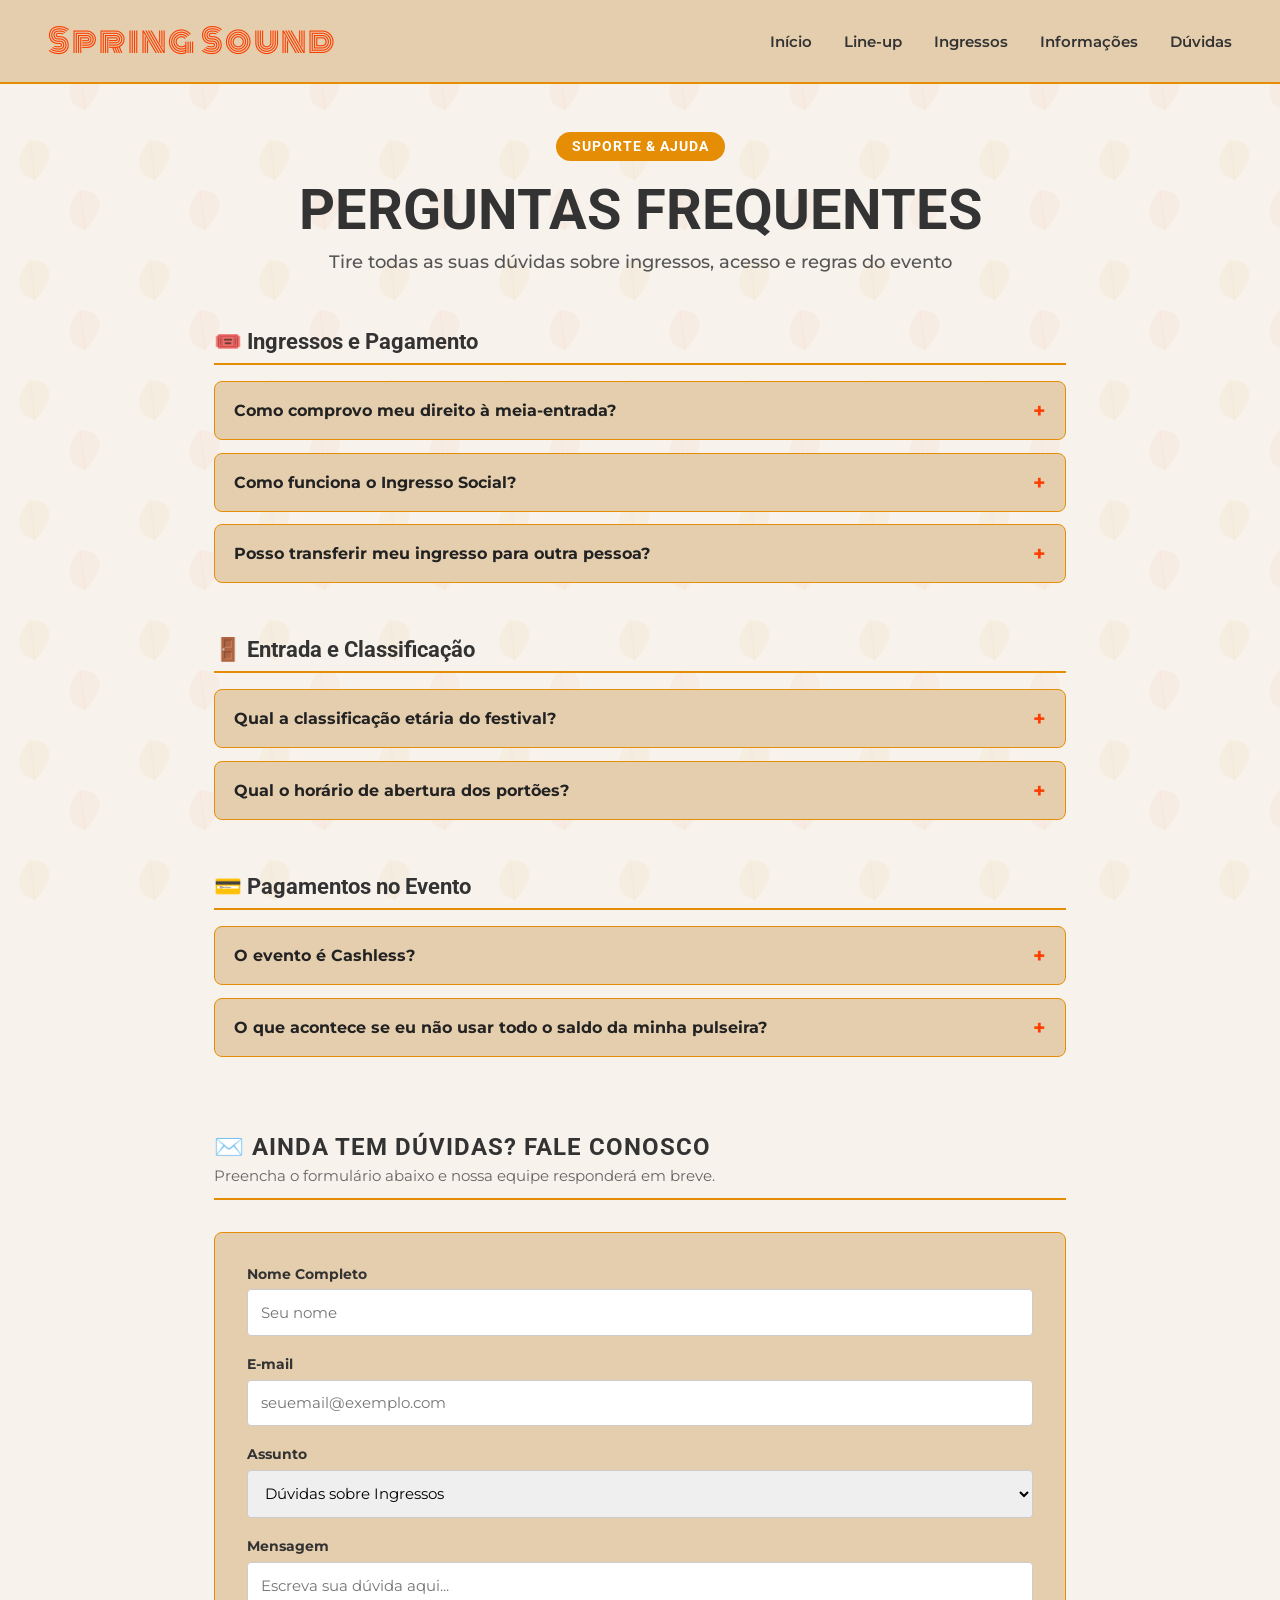
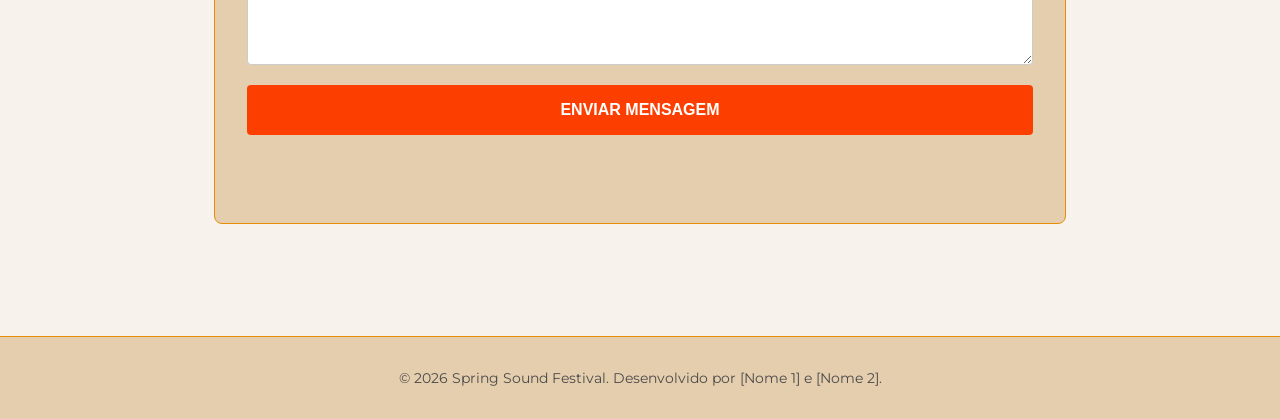
==== faq.html @ a8f9daac "primeiro commit" ====
<!DOCTYPE html>
<html lang="pt-BR">
<head>
    <meta charset="UTF-8">
    <meta name="viewport" content="width=device-width, initial-scale=1.0">
    <title>Spring Sound Festival - Dúvidas</title>
    
    <link rel="preconnect" href="https://fonts.googleapis.com">
    <link rel="preconnect" href="https://fonts.gstatic.com" crossorigin>
    <link href="https://fonts.googleapis.com/css2?family=Monoton&family=Montserrat:ital,wght@0,100..900;1,100..900&family=Roboto:ital,wght@0,100..900;1,100..900&display=swap" rel="stylesheet">
    
    <link rel="stylesheet" href="style.css">
</head>
<body>

    <header>
        <div class="logo">
            <h1>Spring Sound</h1>
        </div>
        <nav>
            <ul>
                <li><a href="index.html">Início</a></li>
                <li><a href="lineup.html">Line-up</a></li>
                <li><a href="ingressos.html">Ingressos</a></li>
                <li><a href="informacoes.html">Informações</a></li>
                <li><a href="faq.html">Dúvidas</a></li>
            </ul>
        </nav>
    </header>

    <main class="main-faq">
        <section class="faq-banner">
            <span class="batch-badge">SUPORTE & AJUDA</span>
            <h2>PERGUNTAS FREQUENTES</h2>
            <p>Tire todas as suas dúvidas sobre ingressos, acesso e regras do evento</p>
        </section>

        <section class="faq-container">
            <div class="faq-category">
                <h3>🎟️ Ingressos e Pagamento</h3>
                
                <details class="faq-item">
                    <summary>Como comprovo meu direito à meia-entrada?</summary>
                    <p>A comprovação é feita na entrada do evento mediante apresentação da Carteira de Identificação Estudantil (CIE) válida, ID Jovem, ou documento oficial com foto que comprove o benefício (para PCDs e professores da rede pública).</p>
                </details>

                <details class="faq-item">
                    <summary>Como funciona o Ingresso Social?</summary>
                    <p>O Ingresso Social dá desconto mediante a doação de 1kg de alimento não perecível na entrada do festival. Os alimentos serão arrecadados na catraca e destinados a ONGs parceiras.</p>
                </details>

                <details class="faq-item">
                    <summary>Posso transferir meu ingresso para outra pessoa?</summary>
                    <p>Sim! A transferência de titularidade pode ser feita diretamente pelo aplicativo do festival até 48 horas antes da abertura dos portões do dia correspondente.</p>
                </details>
            </div>

            <div class="faq-category">
                <h3>🚪 Entrada e Classificação</h3>

                <details class="faq-item">
                    <summary>Qual a classificação etária do festival?</summary>
                    <p>A classificação oficial é de 16 anos. Menores de 16 anos só podem entrar acompanhados de pai, mãe ou responsável legal, portando autorização por escrito e registrada.</p>
                </details>

                <details class="faq-item">
                    <summary>Qual o horário de abertura dos portões?</summary>
                    <p>Os portões do Parque Villa-Lobos abrem às 12h00 em todos os 3 dias de festival. Os shows encerram pontualmente às 23h00.</p>
                </details>
            </div>

            <div class="faq-category">
                <h3>💳 Pagamentos no Evento</h3>

                <details class="faq-item">
                    <summary>O evento é Cashless?</summary>
                    <p>Sim. O Spring Sound é 100% Cashless. Suas compras dentro do festival serão feitas via pulseira RFID. Você poderá carregá-la previamente pelo site ou nos caixas espalhados pelo parque.</p>
                </details>

                <details class="faq-item">
                    <summary>O que acontece se eu não usar todo o saldo da minha pulseira?</summary>
                    <p>O reembolso do saldo restante pode ser solicitado diretamente no site oficial em até 10 dias úteis após o término do evento.</p>
                </details>
            </div>
        </section>
        <section class="contact-section">
            <div class="info-header-block">
                <h3>✉️ AINDA TEM DÚVIDAS? FALE CONOSCO</h3>
                <p>Preencha o formulário abaixo e nossa equipe responderá em breve.</p>
            </div>

            <form class="contact-form" onsubmit="event.preventDefault(); alert('Mensagem enviada com sucesso!');">
                <div class="form-group">
                    <label for="nome">Nome Completo</label>
                    <input type="text" id="nome" placeholder="Seu nome" required>
                </div>
                <div class="form-group">
                    <label for="email">E-mail</label>
                    <input type="email" id="email" placeholder="seuemail@exemplo.com" required>
                </div>
                <div class="form-group">
                    <label for="assunto">Assunto</label>
                    <select id="assunto">
                        <option>Dúvidas sobre Ingressos</option>
                        <option>Acessibilidade / PCD</option>
                        <option>Imprensa e Parcerias</option>
                        <option>Outros Assuntos</option>
                    </select>
                </div>
                <div class="form-group">
                    <label for="mensagem">Mensagem</label>
                    <textarea id="mensagem" rows="4" placeholder="Escreva sua dúvida aqui..." required></textarea>
                </div>
                <button type="submit" class="hero-btn">ENVIAR MENSAGEM</button>
            </form>
        </section>

    </main>

    <footer>
        <p>&copy; 2026 Spring Sound Festival. Desenvolvido por [Nome 1] e [Nome 2].</p>
    </footer>

</body>
</html>
---- style.css ----
:root {
  --cor-fundo: #f7f2ec;
  --cor-fundo-sec: #e5ceae;
  --cor-detalhe: #eb9b94;
  --cor-destaque: #e58d05;
  --cor-acao: #fc3f00;

  --fonte-h1: "Monoton", cursive;
  --fonte-titulos: "Roboto", sans-serif;
  --fonte-textos: "Montserrat", sans-serif;
}

* {
  margin: 0;
  padding: 0;
  box-sizing: border-box;
}

body {
  background: var(--cor-fundo) url("data:image/svg+xml,%3Csvg xmlns='http://www.w3.org/2000/svg' width='120' height='120' viewBox='0 0 120 120'%3E%3Cpath d='M30 20 C15 35 15 55 35 60 C55 40 55 20 30 20 Z' fill='%23e58d05' fill-opacity='0.05'/%3E%3Cpath d='M30 20 L35 60' stroke='%23e58d05' stroke-opacity='0.05' stroke-width='1'/%3E%3Cpath d='M80 70 C65 85 65 105 85 110 C105 90 105 70 80 70 Z' fill='%23fc3f00' fill-opacity='0.04'/%3E%3Cpath d='M80 70 L85 110' stroke='%23fc3f00' stroke-opacity='0.04' stroke-width='1'/%3E%3C/svg%3E") fixed;
  font-family: var(--fonte-textos);
  color: #333;
}

h1 { font-family: var(--fonte-h1); font-weight: 400; }
h2, h3, h4 { font-family: var(--fonte-titulos); }

header {
  background-color: var(--cor-fundo-sec);
  display: flex;
  justify-content: space-between;
  align-items: center;
  padding: 1rem 3rem;
  border-bottom: 2px solid var(--cor-destaque);
}

header .logo h1 {
  color: var(--cor-acao);
  font-size: 2rem;
  letter-spacing: 2px;
}

nav ul {
  display: flex;
  list-style: none;
  gap: 2rem;
}

nav ul a {
  text-decoration: none;
  color: #333;
  font-weight: 600;
  font-size: 0.95rem;
  transition: color 0.3s ease;
}

nav ul a:hover { color: var(--cor-acao); }

footer {
  background-color: var(--cor-fundo-sec);
  text-align: center;
  padding: 2rem;
  margin-top: 4rem;
  border-top: 1px solid var(--cor-destaque);
  font-size: 0.9rem;
  color: #4a4a4a;
}

.main-home { width: 100%; }

.hero-eventer {
  position: relative;
  padding: 6rem 2rem;
  display: flex;
  flex-direction: column;
  align-items: center;
  text-align: center;
  background: linear-gradient(135deg, var(--cor-fundo-sec) 0%, var(--cor-detalhe) 100%);
  overflow: hidden;
}

.hero-overlay {
  position: absolute;
  inset: 0;
  background-color: rgba(255, 255, 255, 0.2);
  z-index: 1;
}

.hero-content {
  position: relative;
  z-index: 2;
  display: flex;
  flex-direction: column;
  align-items: center;
}

.hero-subtitle { font-size: 1.2rem; margin-bottom: 1rem; }
.hero-title { font-size: 4.5rem; line-height: 1.1; margin-bottom: 0.5rem; letter-spacing: 3px; }
.hero-tagline { font-size: 2rem; color: var(--cor-destaque); margin-bottom: 1rem; }
.hero-info { font-size: 1.1rem; font-weight: 600; color: #555; margin-bottom: 2.5rem; }

.hero-btn, .ticket-btn {
  background-color: var(--cor-acao);
  color: #fff;
  padding: 1rem 2.5rem;
  text-decoration: none;
  font-weight: 700;
  font-size: 1rem;
  border-radius: 4px;
  text-transform: uppercase;
  transition: background-color 0.3s ease;
  display: inline-block;
  text-align: center;
}

.hero-btn { margin-bottom: 3.5rem; }
.hero-btn:hover, .ticket-btn:hover { background-color: #d13400; }

.countdown-container { display: flex; gap: 2rem; }
.countdown-box { display: flex; flex-direction: column; align-items: center; }
.countdown-number { font-family: var(--fonte-titulos); font-size: 3.5rem; font-weight: 700; line-height: 1; }
.countdown-label { font-size: 1rem; font-weight: 500; color: #555; margin-top: 0.5rem; }

.latest-episodes { max-width: 1200px; margin: 0 auto; padding: 4rem 2rem; }
.section-header {
  display: flex;
  justify-content: space-between;
  align-items: center;
  margin-bottom: 2rem;
  border-bottom: 2px solid var(--cor-fundo-sec);
  padding-bottom: 1rem;
}
.section-header h3 { font-size: 1.5rem; text-transform: uppercase; letter-spacing: 1px; }
.view-all { font-size: 0.9rem; color: var(--cor-acao); text-decoration: none; font-weight: 700; }
.view-all:hover { text-decoration: underline; }

.cards-grid { display: grid; grid-template-columns: repeat(4, 1fr); gap: 1.5rem; }
.artist-card { background-color: var(--cor-fundo-sec); border-radius: 8px; overflow: hidden; transition: transform 0.3s ease; }
.artist-card:hover { transform: translateY(-5px); }
.card-image-wrapper { position: relative; width: 100%; height: 250px; }
.card-image-wrapper img { width: 100%; height: 100%; object-fit: cover; filter: grayscale(20%) sepia(20%); }

.card-tag, .artist-date-badge {
  background-color: var(--cor-acao);
  color: #fff;
  font-family: var(--fonte-titulos);
  font-weight: 700;
  font-size: 0.8rem;
  padding: 0.3rem 0.6rem;
  border-radius: 2px;
}
.card-tag { position: absolute; top: 1rem; left: 1rem; }
.card-info { padding: 1.5rem; }
.card-info h4 { font-size: 1.2rem; margin-bottom: 0.5rem; text-transform: uppercase; }
.card-info p { font-size: 0.85rem; color: #555; line-height: 1.5; }

.main-lineup { max-width: 1100px; margin: 0 auto; padding: 3rem 1.5rem; overflow-x: hidden; }
.lineup-banner, .tickets-banner { text-align: center; margin-bottom: 3.5rem; }
.lineup-banner h2, .tickets-banner h2 { font-size: 3.5rem; margin-bottom: 0.5rem; }
.lineup-banner p, .tickets-banner p { font-size: 1.1rem; color: #555; font-weight: 500; }

.day-header { margin: 4rem 0 2rem; border-bottom: 3px solid var(--cor-acao); padding-bottom: 0.5rem; }
.day-header h3 { font-size: 1.6rem; color: var(--cor-acao); letter-spacing: 1px; }

.lineup-row {
  display: flex;
  background-color: var(--cor-fundo-sec);
  border-radius: 8px;
  margin-bottom: 2rem;
  overflow: hidden;
  box-shadow: 0 4px 15px rgba(0,0,0,0.05);
  border: 1px solid var(--cor-destaque);
}
.lineup-row.reverse { flex-direction: row-reverse; }
.artist-photo { flex: 1; min-height: 280px; }
.artist-photo img { width: 100%; height: 100%; object-fit: cover; display: block; }
.artist-details { flex: 1.5; padding: 2.5rem; display: flex; flex-direction: column; justify-content: center; }
.artist-date-badge { font-size: 0.85rem; padding: 0.3rem 0.8rem; border-radius: 3px; width: fit-content; margin-bottom: 1rem; }
.artist-details h4 { font-size: 2.2rem; margin-bottom: 0.3rem; text-transform: uppercase; }
.stage-info { font-size: 0.95rem; font-weight: 700; color: var(--cor-destaque); margin-bottom: 1rem; display: block; }
.artist-details p { font-size: 1rem; color: #444; line-height: 1.5; }

.animate-left, .animate-right { opacity: 0; transition: all 0.7s ease-out; }
.animate-left { transform: translateX(-100px); }
.animate-right { transform: translateX(100px); }
.animate-left.visible, .animate-right.visible { opacity: 1; transform: translateX(0); }

.main-tickets { max-width: 1200px; margin: 0 auto; padding: 3rem 1.5rem; }
.batch-badge {
  background-color: var(--cor-destaque);
  color: #fff;
  font-family: var(--fonte-titulos);
  font-weight: 700;
  font-size: 0.85rem;
  padding: 0.4rem 1rem;
  border-radius: 20px;
  letter-spacing: 1px;
  display: inline-block;
  margin-bottom: 1rem;
}

.tickets-grid { display: grid; grid-template-columns: repeat(3, 1fr); gap: 2rem; margin-bottom: 5rem; }
.ticket-card {
  background-color: var(--cor-fundo-sec);
  border: 1px solid var(--cor-destaque);
  border-radius: 12px;
  padding: 2.5rem 2rem;
  display: flex;
  flex-direction: column;
  position: relative;
  transition: transform 0.3s ease, box-shadow 0.3s ease;
}
.ticket-card:hover { transform: translateY(-8px); box-shadow: 0 10px 25px rgba(229, 141, 5, 0.2); }
.ticket-card.featured { background-color: #fceee3; border: 2px solid var(--cor-acao); transform: scale(1.03); }
.ticket-card.featured:hover { transform: scale(1.03) translateY(-8px); box-shadow: 0 12px 30px rgba(252, 63, 0, 0.25); }

.featured-ribbon {
  position: absolute;
  top: -15px;
  left: 50%;
  transform: translateX(-50%);
  background-color: var(--cor-acao);
  color: #fff;
  font-family: var(--fonte-titulos);
  font-weight: 700;
  font-size: 0.75rem;
  padding: 0.3rem 1.2rem;
  border-radius: 20px;
  letter-spacing: 1px;
}

.ticket-header { border-bottom: 1px solid rgba(0,0,0,0.1); padding-bottom: 1.2rem; margin-bottom: 1.5rem; text-align: center; }
.ticket-header h3 { font-size: 1.5rem; margin-bottom: 0.3rem; text-transform: uppercase; }
.ticket-subtitle { font-size: 0.85rem; color: #666; }
.ticket-price { text-align: center; margin-bottom: 0.5rem; }
.ticket-price .currency, .ticket-price .cents { font-size: 1.2rem; font-weight: 700; vertical-align: top; position: relative; top: 6px; }
.ticket-price .amount { font-family: var(--fonte-titulos); font-size: 3.2rem; font-weight: 800; line-height: 1; }
.ticket-price .ticket-type { display: block; font-size: 0.75rem; font-weight: 700; color: var(--cor-acao); margin-top: 0.3rem; letter-spacing: 1px; }

.full-price { text-align: center; font-size: 0.85rem; color: #666; margin-bottom: 0.3rem; }
.installments { text-align: center; font-size: 0.8rem; font-weight: 600; color: var(--cor-destaque); margin-bottom: 1.5rem; }

.ticket-features { list-style: none; margin: 1.5rem 0 2.5rem; flex-grow: 1; }
.ticket-features li { font-size: 0.9rem; color: #444; margin-bottom: 0.9rem; padding-left: 1.5rem; position: relative; line-height: 1.4; }
.ticket-features li::before { content: "✓"; position: absolute; left: 0; color: var(--cor-acao); font-weight: bold; }

.ticket-btn { border-radius: 6px; font-size: 0.95rem; }
.vip-btn { background-color: #333; }
.vip-btn:hover { background-color: #000; }

.ticket-info-section { background-color: rgba(255, 255, 255, 0.6); border-radius: 12px; padding: 3rem 2rem; border: 1px solid var(--cor-fundo-sec); }
.info-title { text-align: center; margin-bottom: 2.5rem; }
.info-title h3 { font-size: 1.6rem; letter-spacing: 1px; }
.info-grid { display: grid; grid-template-columns: repeat(2, 1fr); gap: 2rem; }
.info-box { background-color: var(--cor-fundo); padding: 1.5rem; border-radius: 8px; border-left: 4px solid var(--cor-destaque); }
.info-box h4 { font-size: 1.1rem; margin-bottom: 0.5rem; }
.info-box p { font-size: 0.9rem; color: #555; line-height: 1.5; }

@media (max-width: 992px) {
  .hero-title { font-size: 3rem; }
  .cards-grid { grid-template-columns: repeat(2, 1fr); }
  .tickets-grid { grid-template-columns: 1fr; max-width: 500px; margin: 0 auto 5rem; }
  .ticket-card.featured { transform: none; }
  .ticket-card.featured:hover { transform: translateY(-8px); }
  .info-grid { grid-template-columns: 1fr; }
}

@media (max-width: 768px) {
  header { flex-direction: column; gap: 1rem; }
  .lineup-row, .lineup-row.reverse { flex-direction: column; }
  .artist-photo { height: 220px; }
  .lineup-banner h2, .tickets-banner h2, .hero-title { font-size: 2.2rem; }
  .artist-details h4 { font-size: 1.7rem; }
  .countdown-container { gap: 1rem; }
  .countdown-number { font-size: 2rem; }
  .cards-grid { grid-template-columns: 1fr; }
  .ticket-price .amount { font-size: 2.5rem; }
}

.main-info { max-width: 1100px; margin: 0 auto; padding: 3rem 1.5rem; }
.info-banner { text-align: center; margin-bottom: 3.5rem; }
.info-banner h2 { font-size: 3.5rem; margin-bottom: 0.5rem; }
.info-banner p { font-size: 1.1rem; color: #555; font-weight: 500; }

.info-section { margin-bottom: 4rem; }
.info-header-block { margin-bottom: 2rem; border-bottom: 2px solid var(--cor-destaque); padding-bottom: 0.8rem; }
.info-header-block h3 { font-size: 1.5rem; color: #333; letter-spacing: 1px; }
.info-header-block p { font-size: 0.95rem; color: #666; margin-top: 0.3rem; }

.transport-grid, .services-grid { display: grid; grid-template-columns: repeat(auto-fit, minmax(240px, 1fr)); gap: 1.5rem; }
.transport-card, .service-card {
  background-color: var(--cor-fundo-sec);
  padding: 1.5rem;
  border-radius: 8px;
  border: 1px solid var(--cor-destaque);
}
.transport-card h4, .service-card h4 { font-size: 1.1rem; margin-bottom: 0.5rem; color: #222; }
.transport-card p, .service-card p { font-size: 0.9rem; color: #555; line-height: 1.5; }

.rules-grid { display: grid; grid-template-columns: repeat(2, 1fr); gap: 2rem; }
.rule-box { padding: 1.8rem; border-radius: 10px; }
.rule-box.allowed { background-color: #e8f5e9; border-left: 5px solid #2e7d32; }
.rule-box.forbidden { background-color: #ffebee; border-left: 5px solid #c62828; }
.rule-box h4 { font-size: 1.2rem; margin-bottom: 1rem; }
.rule-box.allowed h4 { color: #2e7d32; }
.rule-box.forbidden h4 { color: #c62828; }

.rule-box ul { list-style: none; }
.rule-box ul li { font-size: 0.9rem; color: #444; margin-bottom: 0.7rem; line-height: 1.4; }

@media (max-width: 768px) {
  .rules-grid { grid-template-columns: 1fr; }
  .info-banner h2 { font-size: 2.2rem; }
}

.main-faq { max-width: 900px; margin: 0 auto; padding: 3rem 1.5rem; }
.faq-banner { text-align: center; margin-bottom: 3.5rem; }
.faq-banner h2 { font-size: 3.5rem; margin-bottom: 0.5rem; }
.faq-banner p { font-size: 1.1rem; color: #555; font-weight: 500; }

.faq-container { display: flex; flex-direction: column; gap: 2.5rem; }
.faq-category h3 { font-size: 1.4rem; color: #333; margin-bottom: 1rem; border-bottom: 2px solid var(--cor-destaque); padding-bottom: 0.5rem; }

.faq-item {
  background-color: var(--cor-fundo-sec);
  border: 1px solid var(--cor-destaque);
  border-radius: 8px;
  margin-bottom: 0.8rem;
  padding: 1rem 1.2rem;
  transition: background-color 0.2s ease;
}

.faq-item[open] { background-color: #fceee3; }

.faq-item summary {
  font-weight: 700;
  font-size: 1rem;
  color: #222;
  cursor: pointer;
  list-style: none;
  display: flex;
  justify-content: space-between;
  align-items: center;
}

.faq-item summary::-webkit-details-marker { display: none; }

.faq-item summary::after {
  content: "+";
  font-size: 1.3rem;
  color: var(--cor-acao);
  font-weight: bold;
}

.faq-item[open] summary::after { content: "−"; }

.faq-item p {
  margin-top: 0.8rem;
  font-size: 0.92rem;
  color: #444;
  line-height: 1.5;
  border-top: 1px solid rgba(0,0,0,0.08);
  padding-top: 0.8rem;
}

@media (max-width: 768px) {
  .faq-banner h2 { font-size: 2.2rem; }
}

.map-container { margin-bottom: 2rem; border: 1px solid var(--cor-destaque); border-radius: 8px; overflow: hidden; }

.contact-section { margin-top: 4rem; }
.contact-form { background-color: var(--cor-fundo-sec); padding: 2rem; border-radius: 8px; border: 1px solid var(--cor-destaque); }
.form-group { margin-bottom: 1.2rem; display: flex; flex-direction: column; gap: 0.4rem; }
.form-group label { font-size: 0.9rem; font-weight: 700; color: #333; }
.form-group input, .form-group select, .form-group textarea {
  padding: 0.8rem;
  border: 1px solid #ccc;
  border-radius: 4px;
  font-family: var(--fonte-textos);
  font-size: 0.95rem;
}
.contact-form button { border: none; cursor: pointer; width: 100%; }
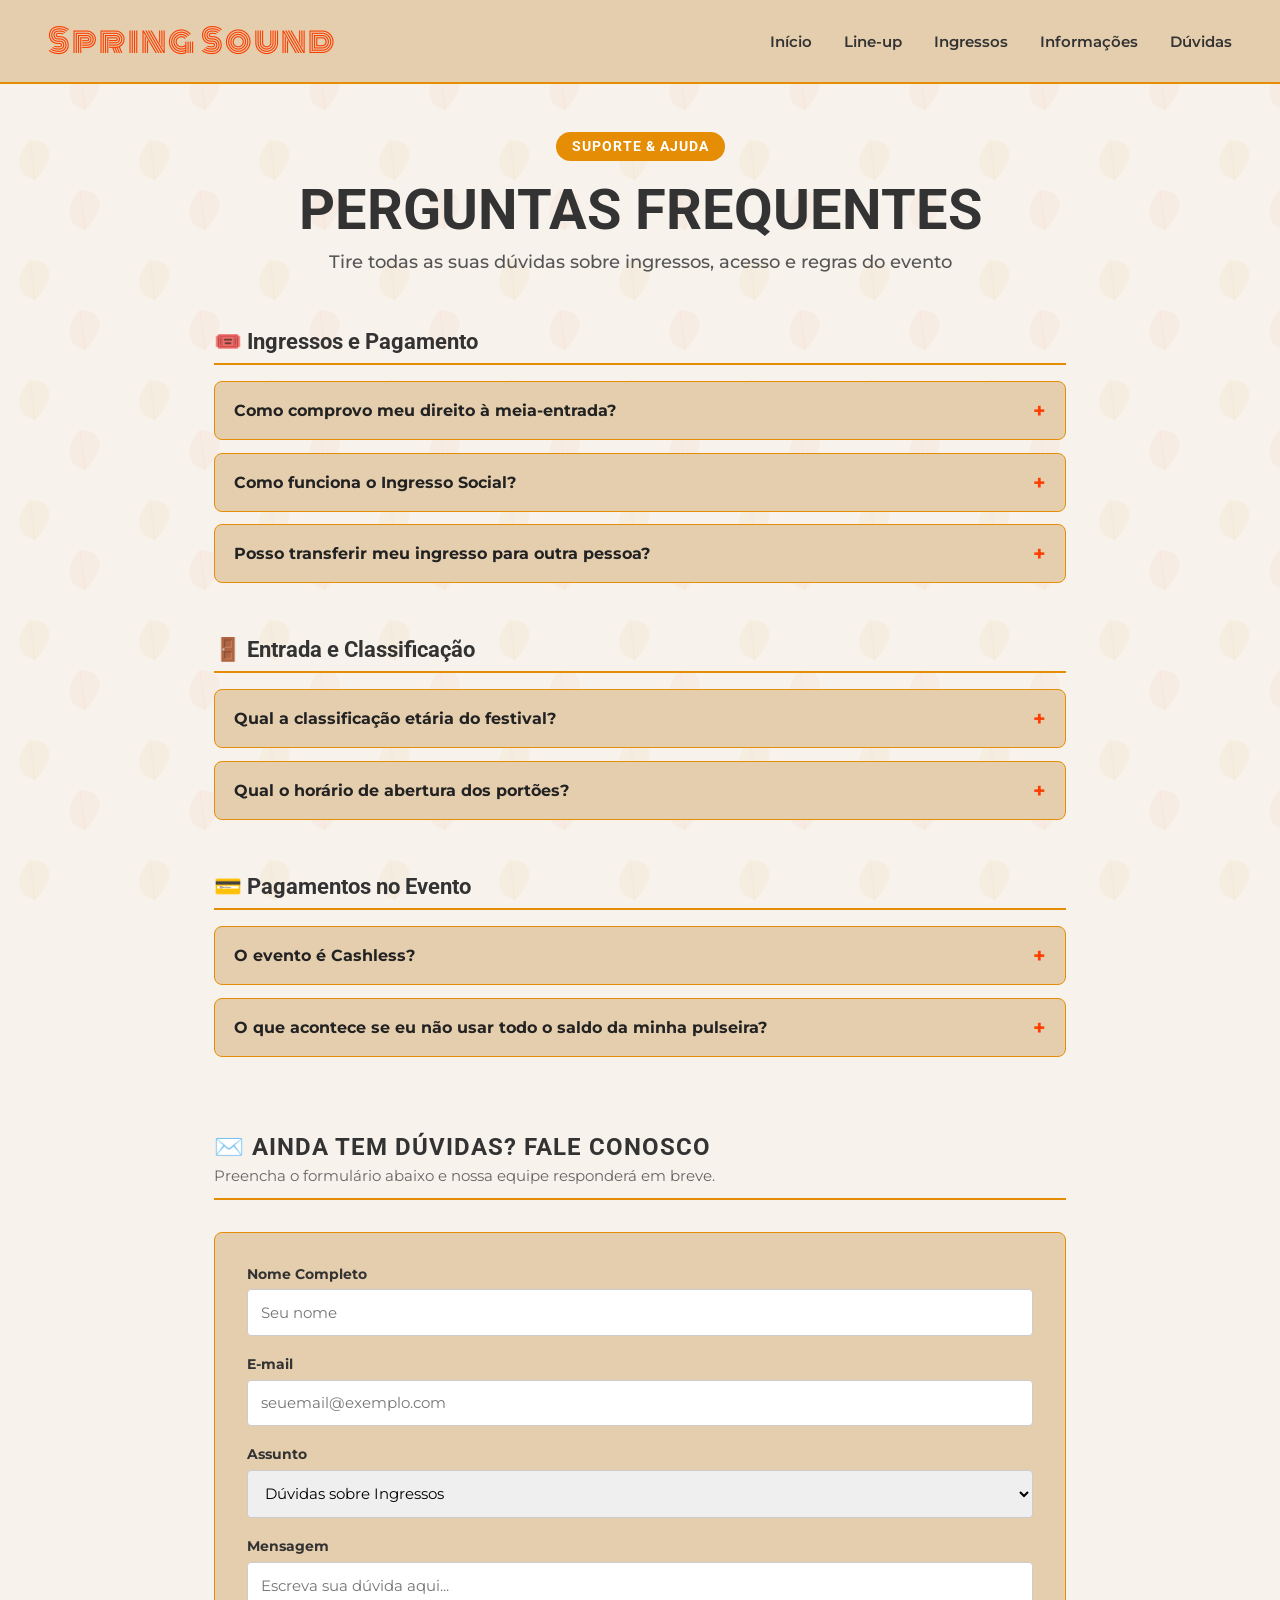
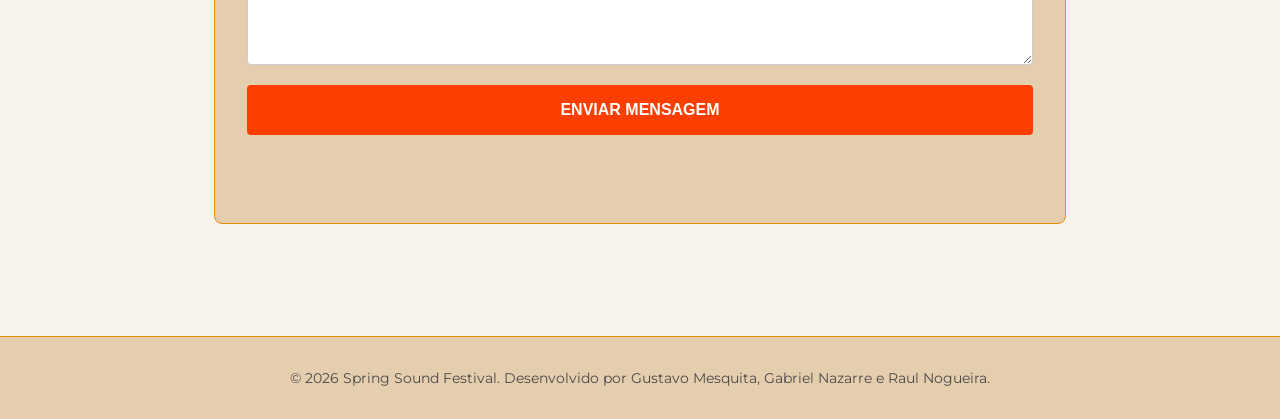
==== commit 0231703a: "mudança no fotter" ====
--- a/faq.html
+++ b/faq.html
@@ -118,7 +118,7 @@
     </main>
 
     <footer>
-        <p>&copy; 2026 Spring Sound Festival. Desenvolvido por [Nome 1] e [Nome 2].</p>
+        <p>&copy; 2026 Spring Sound Festival. Desenvolvido por Gustavo Mesquita, Gabriel Nazarre e Raul Nogueira.</p>
     </footer>
 
 </body>
